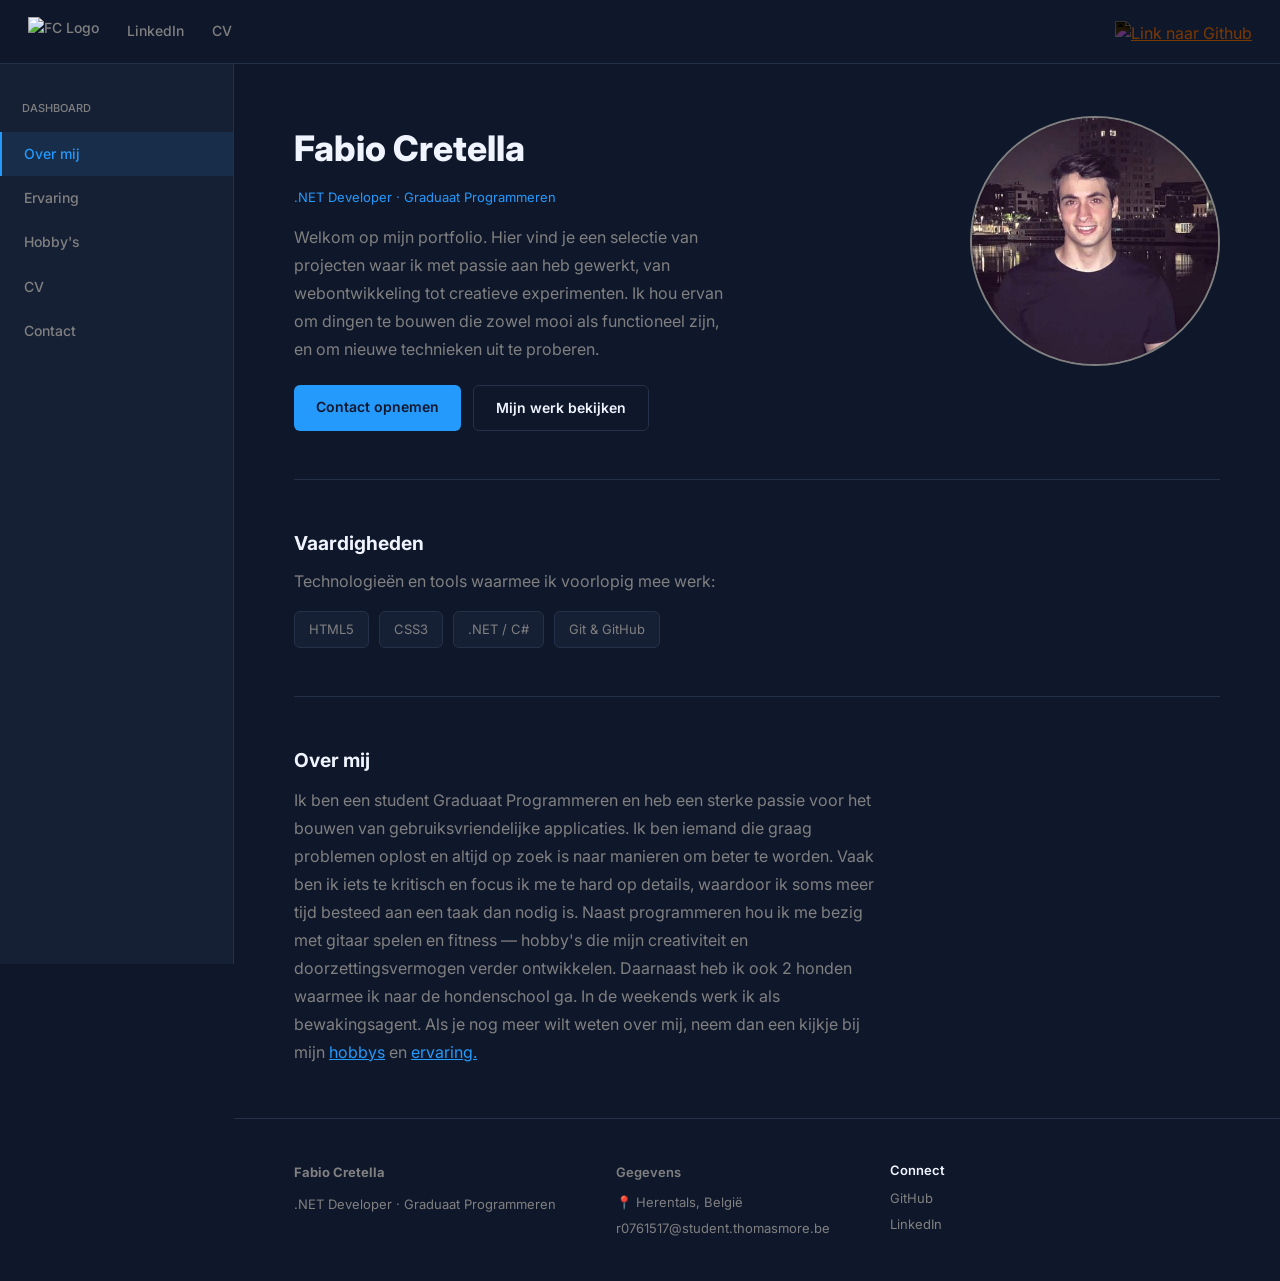
==== index.html @ 2fed5c03 "Eerste versie portfolio Fabio Cretella" ====
<!DOCTYPE html>
<html lang="nl">
<head>
    <meta charset="UTF-8">
    <title>Fabio Cretella | Portfolio</title>
    <meta name="viewport" content="width=device-width, initial-scale=1.0">
    <link rel="stylesheet" href="CSS/style.css">
    <link rel="icon" type="image/png" href="img/Logo.png">
    <link rel="preconnect" href="https://fonts.googleapis.com">
    <link rel="preconnect" href="https://fonts.gstatic.com" crossorigin>
    <link href="https://fonts.googleapis.com/css2?family=Inter:ital,opsz,wght@0,14..32,100..900;1,14..32,100..900&display=swap" rel="stylesheet">
</head>
<body>

    <!-- Bovenste navigatiebalk -->
    <nav>
        <div class="nav-links">
            <a href="index.html"><img src="img/Logo.png" alt="FC Logo" id="logoFC"></a>
            <a href="https://www.linkedin.com" target="_blank">LinkedIn</a>
            <a href="https://www.canva.com/design/DAFfPOvmOwI/BiZF2NES8v6WEZzn_ReYNw/view?utm_content=DAFfPOvmOwI&utm_campaign=designshare&utm_medium=link2&utm_source=uniquelinks&utlId=h7546290654" target="_blank">CV</a>
        </div>
        <div class="nav-rechts">
            <a href="https://github.com/FabioCretella123/websites-portfolio.git" target="_blank">
                <img src="img/githubLogo.png" alt="Link naar Github" id="githubImage">
            </a>
        </div>
    </nav>

    <!-- Sidebar navigatie -->
    <aside class="sidebar">
        <h2>Dashboard</h2>
        <ul>
            <li><a href="index.html" class="actief">Over mij</a></li>
            <li><a href="ervaring.html">Ervaring</a></li>
            <li><a href="hobbys.html">Hobby's</a></li>
            <li><a href="curriculumVitae.html">CV</a></li>
            <li><a href="contact.html">Contact</a></li>
        </ul>
    </aside>

    <main class="hoofd-inhoud">

        <section class="profiel">
            <img src="img/fotovanmij.jpeg" alt="Fabio Cretella" class="profielfoto">
            <div class="profiel-informatie">
                <h1>Fabio Cretella</h1>
                <p class="profiel-rol">.NET Developer · Graduaat Programmeren</p>
                <p class="profiel-bio">
                    Welkom op mijn portfolio. Hier vind je een selectie van projecten waar ik met passie aan
                    heb gewerkt, van webontwikkeling tot creatieve experimenten. Ik hou ervan om dingen te
                    bouwen die zowel mooi als functioneel zijn, en om nieuwe technieken uit te proberen.
                </p>
                <div class="profiel-knoppen">
                    <a href="contact.html" class="knop">Contact opnemen</a>
                    <a href="ervaring.html" class="knop knop-omlijnd">Mijn werk bekijken</a>
                </div>
            </div>
        </section>

        <hr class="scheidingslijn">

        <section>
            <h2>Vaardigheden</h2>
            <p style="margin-top: 8px;">Technologieën en tools waarmee ik voorlopig mee werk:</p>
            <div class="vaardigheden-lijst">
                <span class="vaardigheid">HTML5</span>
                <span class="vaardigheid">CSS3</span>
                <span class="vaardigheid">.NET / C#</span>
                <span class="vaardigheid">Git & GitHub</span>
            </div>
        </section>

        <hr class="scheidingslijn">

        <section>
            <h2>Over mij</h2>
            <p style="margin-top: 10px; max-width: 580px;">
                Ik ben een student Graduaat Programmeren en heb een sterke passie voor het bouwen van
                gebruiksvriendelijke applicaties. Ik ben iemand die graag problemen oplost en altijd op zoek
                is naar manieren om beter te worden. Vaak ben ik iets te kritisch en focus ik me te hard op
                details, waardoor ik soms meer tijd besteed aan een taak dan nodig is. Naast programmeren hou
                ik me bezig met gitaar spelen en fitness — hobby's die mijn creativiteit en doorzettingsvermogen
                verder ontwikkelen. Daarnaast heb ik ook 2 honden waarmee ik naar de hondenschool ga.
                In de weekends werk ik als bewakingsagent. 

                Als je nog meer wilt weten over mij, neem dan een kijkje bij mijn <a href="hobbys.html">hobbys</a>  en <a href="ervaring.html">ervaring.</a>
            </p>
        </section>


    </main>
<footer>
    <div class="footer-naam">
        <p class="footer-titel">Fabio Cretella</p>
        <p>.NET Developer · Graduaat Programmeren</p>
    </div>

    <div class="footer-gegevens">
        <p class="footer-kopje">Gegevens</p>
        <p>📍 Herentals, België</p>
        <p>r0761517@student.thomasmore.be</p>
    </div>

    <div class="footer-connect">
        <p class="footer-kopje">Connect</p>
        <a href="https://github.com/FabioCretella123" target="_blank">GitHub</a>
        <a href="https://www.linkedin.com" target="_blank">LinkedIn</a>
    </div>
</footer>

</body>
</html>
---- CSS/style.css ----
/* BAZINGA VARIABELEN */
:root {
    --achtergrond: #0F172A;
    --vlak: #162035;
    --vlak-hover: #1e2d47;
    --rand: #243148;
    --tekst: #f0f4ff;
    --tekst-grijs: #808080;
    --accent: #249AFD;
    --accent-donker: #1a7fd4;
    --nav-hoogte: 64px;
    --sidebar-breedte: 234px;
}

* {
    margin: 0;
    padding: 0;
    box-sizing: border-box;
}

body {
    background-color: var(--achtergrond);
    color: var(--tekst);
    font-family: 'Inter', sans-serif;
    font-size: 16px;
    line-height: 1.6;
}

h1 {
    font-size: 2.2rem;
    font-weight: 800;
    margin-bottom: 10px;
}

h2 {
    font-size: 1.2rem;
    font-weight: 700;
    color: var(--tekst);
}

h3 {
    font-size: 1rem;
    font-weight: 500;
    color: var(--tekst-grijs);
}

p {
    color: var(--tekst-grijs);
    line-height: 1.75;
}

a {
    color: var(--accent);
}

/* NAVIGATIEBALK */
nav {
    position: fixed;
    top: 0;
    left: 0;
    right: 0;
    height: var(--nav-hoogte);
    background-color: #0F172A;
    border-bottom: 1px solid var(--rand);
    display: flex;
    align-items: center;
    justify-content: space-between;
    padding: 0 28px;
    z-index: 200;
}

.nav-links {
    display: flex;
    align-items: center;
    gap: 28px;
}

.nav-links a {
    color: var(--tekst-grijs);
    text-decoration: none;
    font-size: 14px;
    font-weight: 500;
}

.nav-links a:hover {
    color: var(--tekst);
}

#logoFC {
    height: 30px;
    width: auto;
    display: block;
}

.nav-rechts {
    display: flex;
    align-items: center;
}

#githubImage {
    height: 22px;
    width: auto;
    filter: invert(1) brightness(0.55);
    display: block;
}

#githubImage:hover {
    filter: invert(1) brightness(1);
}

/*SIDEBAR*/
.sidebar {
    position: fixed;
    top: var(--nav-hoogte);
    left: 0;
    width: var(--sidebar-breedte);
    height: 100vh;
    background-color: var(--vlak);
    border-right: 1px solid var(--rand);
    padding: 36px 0;
}

.sidebar h2 {
    font-size: 11px;
    font-weight: 500;
    text-transform: uppercase;
    color: var(--tekst-grijs);
    padding: 0 22px;
    margin-bottom: 14px;
}

.sidebar ul {
    list-style: none;
}

.sidebar ul li a {
    display: block;
    padding: 11px 22px;
    text-decoration: none;
    color: var(--tekst-grijs);
    font-size: 14px;
    font-weight: 500;
    border-left: 2px solid transparent;
    transition: background-color 0.2s, color 0.2s;
}

.sidebar ul li a:hover {
    color: var(--tekst);
    background-color: var(--vlak-hover);
}

.sidebar ul li a.actief {
    color: var(--accent);
    background-color: rgba(36, 154, 253, 0.10);
    border-left: 2px solid var(--accent);
}

.hoofd-inhoud {
    margin-left: var(--sidebar-breedte);
    margin-top: var(--nav-hoogte);
    padding: 52px 60px;
    max-width: 1060px;
}
footer {
    margin-left: var(--sidebar-breedte);
    border-top: 1px solid var(--rand);
    padding: 40px 60px;
    display: flex;
    gap: 60px;
    align-items: flex-start;
}

.footer-titel {
    font-size: 16px;
    font-weight: 700;
    color: var(--tekst);
    margin-bottom: 6px;
}

.footer-naam p,
.footer-gegevens p,
.footer-connect a {
    font-size: 13px;
    color: var(--tekst-grijs);
    line-height: 2;
    text-decoration: none;
    display: block;
}

.footer-connect a:hover {
    color: var(--tekst);
}

.footer-kopje {
    font-size: 13px;
    font-weight: 600;
    color: var(--tekst);
    margin-bottom: 4px;
}

.knop {
    display: inline-block;
    background-color: var(--accent);
    color: #0F172A;
    padding: 11px 22px;
    border-radius: 6px;
    text-decoration: none;
    font-size: 14px;
    font-weight: 600;
    transition: background-color 0.2s;
}

.knop:hover {
    background-color: var(--accent-donker);
    color: #0F172A;
}

.knop-omlijnd {
    background-color: transparent;
    color: var(--tekst);
    border: 1px solid var(--rand);
}

.knop-omlijnd:hover {
    background-color: var(--vlak-hover);
    color: var(--tekst);
}


.profiel {
    display: flex;
    align-items: flex-start;
    gap: 36px;
    margin-bottom: 48px;
}

.profielfoto {
    width: 250px;
    height: 250px;
    border-radius: 50%;
    object-fit: cover;
    border: 2px solid grey;
    flex-shrink: 0;
    order: 2;
    margin-left: 200px;
}

.profiel-informatie {
    order: 1;
    padding-top: 4px;
}

.profiel-rol {
    font-size: 13px;
    font-weight: 400;
    color: var(--accent);
    margin-bottom: 14px;
}

.profiel-bio {
    max-width: 520px;
    margin-bottom: 22px;
}

.profiel-knoppen {
    display: flex;
    gap: 12px;
    flex-wrap: wrap;
}


.scheidingslijn {
    border: none;
    border-top: 1px solid var(--rand);
    margin: 48px 0;
}


.vaardigheden-lijst {
    display: flex;
    flex-wrap: wrap;
    gap: 10px;
    margin-top: 16px;
}

.vaardigheid {
    background-color: var(--vlak);
    border: 1px solid var(--rand);
    padding: 7px 14px;
    border-radius: 6px;
    font-size: 13px;
    color: var(--tekst-grijs);
    transition: color 0.2s, border-color 0.2s;
}

.vaardigheid:hover {
    color: var(--tekst);
    border-color: var(--tekst-grijs);
}


.pagina-header {
    margin-bottom: 44px;
    border-bottom: 1px solid var(--rand);
    padding-bottom: 28px;
}

.pagina-header .label {
    font-size: 11px;
    color: var(--tekst-grijs);
    text-transform: uppercase;
    margin-bottom: 10px;
}

.pagina-header h1 {
    font-size: 2rem;
    margin-bottom: 10px;
}

.pagina-header p {
    max-width: 560px;
    font-size: 15px;
}


.projecten-lijst {
    display: flex;
    flex-direction: column;
    gap: 20px;
}

.project-kaart {
    background-color: var(--vlak);
    border: 1px solid var(--rand);
    border-radius: 10px;
    padding: 28px 32px;
    transition: border-color 0.2s, transform 0.2s;
}

.project-kaart:hover {
    border-color: var(--accent);
    transform: translateY(-2px);
}

.project-kaart .project-nummer {
    font-size: 11px;
    color: var(--accent);
    text-transform: uppercase;
    margin-bottom: 10px;
}

.project-kaart h2 {
    font-size: 1.05rem;
    margin-bottom: 10px;
}

.project-kaart p {
    font-size: 14px;
    line-height: 1.7;
    margin-bottom: 16px;
}

.labels {
    display: flex;
    flex-wrap: wrap;
    gap: 8px;
}

.label-tag {
    background-color: var(--achtergrond);
    border: 1px solid var(--rand);
    color: var(--tekst-grijs);
    padding: 4px 10px;
    border-radius: 4px;
    font-size: 12px;
}


.hobby-raster {
    display: grid;
    grid-template-columns: repeat(2, 1fr);
    gap: 18px;
    margin-top: 8px;
}

.hobby-kaart {
    background-color: var(--vlak);
    border: 1px solid var(--rand);
    border-radius: 10px;
    overflow: hidden;
    transition: border-color 0.2s, transform 0.2s;
}

.hobby-kaart:hover {
    border-color: var(--tekst-grijs);
    transform: translateY(-2px);
}

.hobby-kaart img {
    width: 100%;
    height: 160px;
    object-fit: cover;
    display: block;
    object-position: center top;
}

.hobby-inhoud {
    padding: 20px;
}

.hobby-kaart h2 {
    font-size: 1rem;
    margin-bottom: 8px;
}

.hobby-kaart p {
    font-size: 13px;
    line-height: 1.65;
}

.hobby-competentie {
    display: inline-block;
    font-size: 12px;
    color: var(--accent);
    margin-top: 12px;
}

.cv-sectie {
    margin-bottom: 44px;
}

.cv-sectie-titel {
    font-size: 11px;
    text-transform: uppercase;
    color: var(--tekst-grijs);
    margin-bottom: 16px;
}

.cv-tabel {
    width: 100%;
    border-collapse: collapse;
}

.cv-tabel td {
    padding: 13px 0;
    border-bottom: 1px solid var(--rand);
    vertical-align: top;
    font-size: 14px;
    color: var(--tekst-grijs);
    line-height: 1.6;
}

.cv-tabel td:first-child {
    font-size: 12px;
    color: var(--tekst);
    width: 130px;
    padding-right: 20px;
}

.cv-tabel td strong {
    color: var(--tekst);
    font-weight: 600;
    display: block;
    margin-bottom: 2px;
}


.contact-raster {
    display: grid;
    grid-template-columns: 1fr 1fr;
    gap: 48px;
    margin-top: 8px;
}

.contact-formulier {
    display: flex;
    flex-direction: column;
}

.formulier-groep {
    display: flex;
    flex-direction: column;
    margin-bottom: 20px;
}

.contact-formulier label {
    font-size: 12px;
    font-weight: 500;
    color: var(--tekst-grijs);
    margin-bottom: 8px;
}

.contact-formulier input,
.contact-formulier textarea {
    background-color: var(--vlak);
    border: 1px solid var(--rand);
    color: var(--tekst);
    padding: 11px 15px;
    border-radius: 7px;
    font-size: 14px;
    font-family: 'Inter', sans-serif;
    transition: border-color 0.2s;
    resize: vertical;
}

.contact-formulier input:focus,
.contact-formulier textarea:focus {
    outline: none;
    border-color: var(--accent);
}

.contact-formulier button {
    align-self: flex-start;
    background-color: var(--accent);
    color: #0F172A;
    border: none;
    padding: 12px 26px;
    border-radius: 6px;
    font-size: 14px;
    font-weight: 600;
    cursor: pointer;
    font-family: 'Inter', sans-serif;
    transition: background-color 0.2s;
}

.contact-formulier button:hover {
    background-color: var(--accent-donker);
}

.contact-info h2 {
    margin-bottom: 16px;
}

.contact-info p {
    font-size: 14px;
    margin-bottom: 28px;
}

.contact-link {
    display: flex;
    align-items: center;
    gap: 12px;
    padding: 14px 0;
    border-bottom: 1px solid var(--rand);
    text-decoration: none;
    color: var(--tekst-grijs);
    font-size: 14px;
    transition: color 0.2s;
}

.contact-link:hover {
    color: var(--tekst);
}

.contact-link .link-label {
    font-size: 12px;
    font-weight: 600;
    color: var(--tekst);
    width: 70px;
}
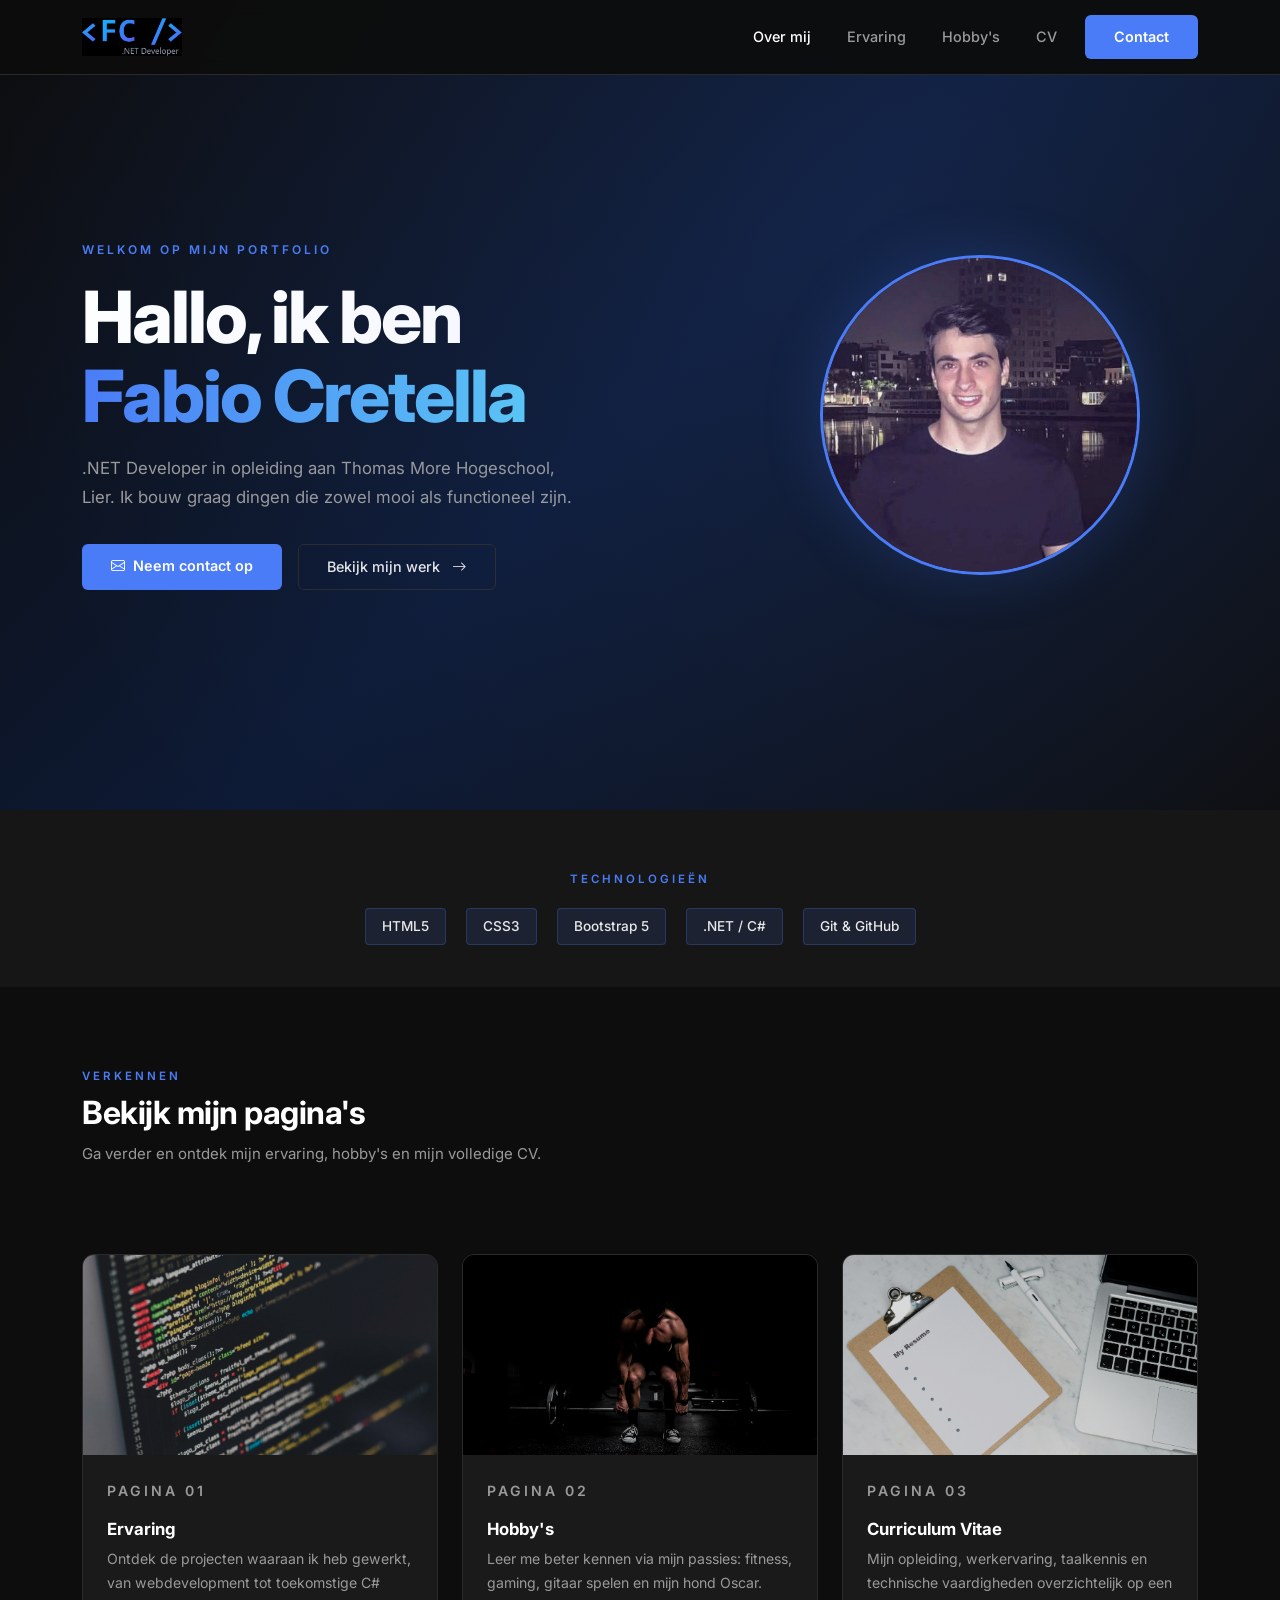
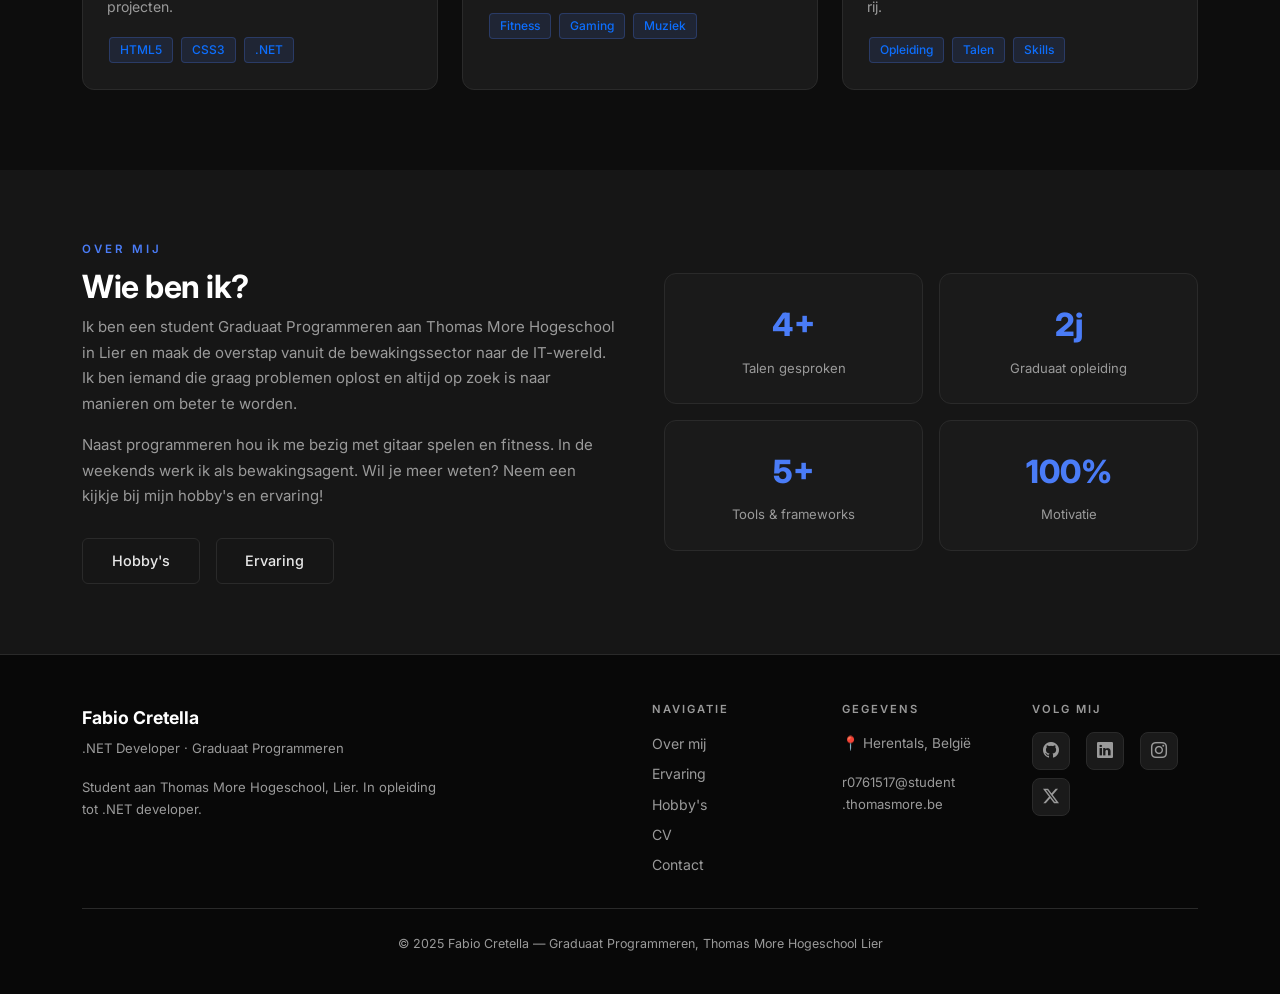
==== commit 7c739c6d: "Add project2 Bootstrap portfolio" ====
--- a/index.html
+++ b/index.html
@@ -2,111 +2,288 @@
 <html lang="nl">
 <head>
     <meta charset="UTF-8">
+    <meta name="viewport" content="width=device-width, initial-scale=1.0">
+    <meta name="description" content="Portfolio van Fabio Cretella — .NET Developer & Graduaat Programmeren student aan Thomas More Hogeschool, Lier.">
+    <meta name="author" content="Fabio Cretella">
     <title>Fabio Cretella | Portfolio</title>
-    <meta name="viewport" content="width=device-width, initial-scale=1.0">
-    <link rel="stylesheet" href="CSS/style.css">
-    <link rel="icon" type="image/png" href="img/Logo.png">
+
+    <!-- Bootstrap 5 -->
+    <link href="vendor/bootstrap.min.css" rel="stylesheet">
+    <!-- Bootstrap Icons -->
+    <link href="https://cdn.jsdelivr.net/npm/bootstrap-icons@1.11.3/font/bootstrap-icons.min.css" rel="stylesheet">
+    <!-- Google Fonts -->
     <link rel="preconnect" href="https://fonts.googleapis.com">
     <link rel="preconnect" href="https://fonts.gstatic.com" crossorigin>
-    <link href="https://fonts.googleapis.com/css2?family=Inter:ital,opsz,wght@0,14..32,100..900;1,14..32,100..900&display=swap" rel="stylesheet">
+    <link href="https://fonts.googleapis.com/css2?family=Inter:wght@300;400;500;600;700;800&display=swap" rel="stylesheet">
+    <!-- Eigen stijlbestand -->
+    <link rel="stylesheet" href="css/style.css">
+    <link rel="icon" type="image/png" href="img/logo.png">
 </head>
 <body>
 
-    <!-- Bovenste navigatiebalk -->
-    <nav>
-        <div class="nav-links">
-            <a href="index.html"><img src="img/Logo.png" alt="FC Logo" id="logoFC"></a>
-            <a href="https://www.linkedin.com" target="_blank">LinkedIn</a>
-            <a href="https://www.canva.com/design/DAFfPOvmOwI/BiZF2NES8v6WEZzn_ReYNw/view?utm_content=DAFfPOvmOwI&utm_campaign=designshare&utm_medium=link2&utm_source=uniquelinks&utlId=h7546290654" target="_blank">CV</a>
-        </div>
-        <div class="nav-rechts">
-            <a href="https://github.com/FabioCretella123/websites-portfolio.git" target="_blank">
-                <img src="img/githubLogo.png" alt="Link naar Github" id="githubImage">
-            </a>
-        </div>
-    </nav>
-
-    <!-- Sidebar navigatie -->
-    <aside class="sidebar">
-        <h2>Dashboard</h2>
-        <ul>
-            <li><a href="index.html" class="actief">Over mij</a></li>
-            <li><a href="ervaring.html">Ervaring</a></li>
-            <li><a href="hobbys.html">Hobby's</a></li>
-            <li><a href="curriculumVitae.html">CV</a></li>
-            <li><a href="contact.html">Contact</a></li>
-        </ul>
-    </aside>
-
-    <main class="hoofd-inhoud">
-
-        <section class="profiel">
-            <img src="img/fotovanmij.jpeg" alt="Fabio Cretella" class="profielfoto">
-            <div class="profiel-informatie">
-                <h1>Fabio Cretella</h1>
-                <p class="profiel-rol">.NET Developer · Graduaat Programmeren</p>
-                <p class="profiel-bio">
-                    Welkom op mijn portfolio. Hier vind je een selectie van projecten waar ik met passie aan
-                    heb gewerkt, van webontwikkeling tot creatieve experimenten. Ik hou ervan om dingen te
-                    bouwen die zowel mooi als functioneel zijn, en om nieuwe technieken uit te proberen.
-                </p>
-                <div class="profiel-knoppen">
-                    <a href="contact.html" class="knop">Contact opnemen</a>
-                    <a href="ervaring.html" class="knop knop-omlijnd">Mijn werk bekijken</a>
-                </div>
-            </div>
-        </section>
-
-        <hr class="scheidingslijn">
-
-        <section>
-            <h2>Vaardigheden</h2>
-            <p style="margin-top: 8px;">Technologieën en tools waarmee ik voorlopig mee werk:</p>
-            <div class="vaardigheden-lijst">
-                <span class="vaardigheid">HTML5</span>
-                <span class="vaardigheid">CSS3</span>
-                <span class="vaardigheid">.NET / C#</span>
-                <span class="vaardigheid">Git & GitHub</span>
-            </div>
-        </section>
-
-        <hr class="scheidingslijn">
-
-        <section>
-            <h2>Over mij</h2>
-            <p style="margin-top: 10px; max-width: 580px;">
-                Ik ben een student Graduaat Programmeren en heb een sterke passie voor het bouwen van
-                gebruiksvriendelijke applicaties. Ik ben iemand die graag problemen oplost en altijd op zoek
-                is naar manieren om beter te worden. Vaak ben ik iets te kritisch en focus ik me te hard op
-                details, waardoor ik soms meer tijd besteed aan een taak dan nodig is. Naast programmeren hou
-                ik me bezig met gitaar spelen en fitness — hobby's die mijn creativiteit en doorzettingsvermogen
-                verder ontwikkelen. Daarnaast heb ik ook 2 honden waarmee ik naar de hondenschool ga.
-                In de weekends werk ik als bewakingsagent. 
-
-                Als je nog meer wilt weten over mij, neem dan een kijkje bij mijn <a href="hobbys.html">hobbys</a>  en <a href="ervaring.html">ervaring.</a>
-            </p>
-        </section>
-
-
-    </main>
+<!-- ===== NAVIGATIE ===== -->
+<nav class="navbar navbar-expand-lg fixed-top">
+    <div class="container">
+        <a class="navbar-brand" href="index.html"><img src="img/logo.png" alt="FC Logo" style="height:38px;"></a>
+
+        <button class="navbar-toggler" type="button"
+                data-bs-toggle="collapse" data-bs-target="#navbarMenu"
+                aria-controls="navbarMenu" aria-expanded="false" aria-label="Navigatie uitklappen">
+            <span class="navbar-toggler-icon"></span>
+        </button>
+
+        <div class="collapse navbar-collapse" id="navbarMenu">
+            <ul class="navbar-nav ms-auto align-items-lg-center gap-lg-1">
+                <li class="nav-item">
+                    <a class="nav-link active" href="index.html">Over mij</a>
+                </li>
+                <li class="nav-item">
+                    <a class="nav-link" href="ervaring.html">Ervaring</a>
+                </li>
+                <li class="nav-item">
+                    <a class="nav-link" href="hobbys.html">Hobby's</a>
+                </li>
+                <li class="nav-item">
+                    <a class="nav-link" href="curriculumVitae.html">CV</a>
+                </li>
+                <li class="nav-item ms-lg-2">
+                    <a class="btn btn-accent" href="contact.html">Contact</a>
+                </li>
+            </ul>
+        </div>
+    </div>
+</nav>
+
+<!-- ===== HERO SECTIE (Jumbotron) ===== -->
+<section class="hero-sectie">
+    <div class="container">
+        <div class="row align-items-center g-5">
+            <div class="col-lg-7 order-lg-1 order-2">
+                <p class="hero-label">Welkom op mijn portfolio</p>
+                <h1 class="hero-titel">
+                    Hallo, ik ben<br>
+                    <span>Fabio Cretella</span>
+                </h1>
+                <p class="hero-ondertitel">
+                    .NET Developer in opleiding aan Thomas More Hogeschool, Lier.
+                    Ik bouw graag dingen die zowel mooi als functioneel zijn.
+                </p>
+                <div class="d-flex flex-wrap gap-3">
+                    <a href="contact.html" class="btn btn-accent">
+                        <i class="bi bi-envelope me-2"></i>Neem contact op
+                    </a>
+                    <a href="ervaring.html" class="btn btn-omlijnd">
+                        Bekijk mijn werk <i class="bi bi-arrow-right ms-2"></i>
+                    </a>
+                </div>
+            </div>
+            <div class="col-lg-5 order-lg-2 order-1 text-center">
+                <img src="img/fotovanmij.jpeg" alt="Fabio Cretella" class="hero-foto">
+            </div>
+        </div>
+    </div>
+</section>
+
+<!-- ===== VAARDIGHEDEN ===== -->
+<section class="sectie" style="padding-top: 60px; padding-bottom: 40px; background-color: var(--kleur-oppervlak);">
+    <div class="container text-center">
+        <p class="sectie-label">Technologieën</p>
+        <div class="d-flex flex-wrap justify-content-center gap-3 mt-3">
+            <span class="label-tag" style="font-size: 0.85rem; padding: 6px 16px;">HTML5</span>
+            <span class="label-tag" style="font-size: 0.85rem; padding: 6px 16px;">CSS3</span>
+            <span class="label-tag" style="font-size: 0.85rem; padding: 6px 16px;">Bootstrap 5</span>
+            <span class="label-tag" style="font-size: 0.85rem; padding: 6px 16px;">.NET / C#</span>
+            <span class="label-tag" style="font-size: 0.85rem; padding: 6px 16px;">Git & GitHub</span>
+        </div>
+    </div>
+</section>
+
+<!-- ===== 3 KAARTEN ===== -->
+<section class="sectie">
+    <div class="container">
+        <div class="row mb-5">
+            <div class="col-lg-8">
+                <p class="sectie-label">Verkennen</p>
+                <h2 class="sectie-titel">Bekijk mijn pagina's</h2>
+                <p class="sectie-intro">Ga verder en ontdek mijn ervaring, hobby's en mijn volledige CV.</p>
+            </div>
+        </div>
+
+        <div class="row g-4">
+
+            <!-- Kaart 1: Ervaring -->
+            <div class="col-md-4">
+                <a href="ervaring.html" class="text-decoration-none">
+                    <div class="project-kaart">
+                        <img src="img/coding.jpg"
+                             alt="Ervaring"
+                             onerror="this.style.height='200px';this.style.background='linear-gradient(135deg,#1a1245,#7c6af7)';this.removeAttribute('onerror')">
+                        <div class="project-kaart-inhoud">
+                            <p class="project-nummer">Pagina 01</p>
+                            <h3>Ervaring</h3>
+                            <p>Ontdek de projecten waaraan ik heb gewerkt, van webdevelopment tot toekomstige C# projecten.</p>
+                            <span class="label-tag">HTML5</span>
+                            <span class="label-tag">CSS3</span>
+                            <span class="label-tag">.NET</span>
+                        </div>
+                    </div>
+                </a>
+            </div>
+
+            <!-- Kaart 2: Hobby's -->
+            <div class="col-md-4">
+                <a href="hobbys.html" class="text-decoration-none">
+                    <div class="project-kaart">
+                        <img src="img/fitness.jpg"
+                             alt="Hobby's"
+                             onerror="this.style.height='200px';this.style.background='linear-gradient(135deg,#12302a,#02C39A)';this.removeAttribute('onerror')">
+                        <div class="project-kaart-inhoud">
+                            <p class="project-nummer">Pagina 02</p>
+                            <h3>Hobby's</h3>
+                            <p>Leer me beter kennen via mijn passies: fitness, gaming, gitaar spelen en mijn hond Oscar.</p>
+                            <span class="label-tag">Fitness</span>
+                            <span class="label-tag">Gaming</span>
+                            <span class="label-tag">Muziek</span>
+                        </div>
+                    </div>
+                </a>
+            </div>
+
+            <!-- Kaart 3: CV -->
+            <div class="col-md-4">
+                <a href="curriculumVitae.html" class="text-decoration-none">
+                    <div class="project-kaart">
+                        <img src="img/afbeeldingcv.jpg"
+                             alt="CV"
+                             onerror="this.style.height='200px';this.style.background='linear-gradient(135deg,#2a1200,#f96167)';this.removeAttribute('onerror')">
+                        <div class="project-kaart-inhoud">
+                            <p class="project-nummer">Pagina 03</p>
+                            <h3>Curriculum Vitae</h3>
+                            <p>Mijn opleiding, werkervaring, taalkennis en technische vaardigheden overzichtelijk op een rij.</p>
+                            <span class="label-tag">Opleiding</span>
+                            <span class="label-tag">Talen</span>
+                            <span class="label-tag">Skills</span>
+                        </div>
+                    </div>
+                </a>
+            </div>
+
+        </div>
+    </div>
+</section>
+
+<!-- ===== OVER MIJ ===== -->
+<section class="sectie" style="background-color: var(--kleur-oppervlak); padding-top: 70px; padding-bottom: 70px;">
+    <div class="container">
+        <div class="row align-items-center g-5">
+            <div class="col-lg-6">
+                <p class="sectie-label">Over mij</p>
+                <h2 class="sectie-titel">Wie ben ik?</h2>
+                <p style="color: var(--kleur-tekst-zacht); margin-bottom: 1rem;">
+                    Ik ben een student Graduaat Programmeren aan Thomas More Hogeschool in Lier en
+                    maak de overstap vanuit de bewakingssector naar de IT-wereld. Ik ben iemand die
+                    graag problemen oplost en altijd op zoek is naar manieren om beter te worden.
+                </p>
+                <p style="color: var(--kleur-tekst-zacht); margin-bottom: 1.8rem;">
+                    Naast programmeren hou ik me bezig met gitaar spelen en fitness. In de weekends
+                    werk ik als bewakingsagent. Wil je meer weten? Neem een kijkje bij mijn
+                    hobby's en ervaring!
+                </p>
+                <div class="d-flex gap-3">
+                    <a href="hobbys.html" class="btn btn-omlijnd">Hobby's</a>
+                    <a href="ervaring.html" class="btn btn-omlijnd">Ervaring</a>
+                </div>
+            </div>
+            <div class="col-lg-6">
+                <div class="row g-3">
+                    <div class="col-6">
+                        <div style="background:var(--kleur-kaart);border:1px solid var(--kleur-rand);border-radius:12px;padding:1.5rem;text-align:center;">
+                            <div style="font-size:2rem;font-weight:800;color:var(--kleur-accent);">4+</div>
+                            <div style="font-size:0.82rem;color:var(--kleur-tekst-zacht);margin-top:4px;">Talen gesproken</div>
+                        </div>
+                    </div>
+                    <div class="col-6">
+                        <div style="background:var(--kleur-kaart);border:1px solid var(--kleur-rand);border-radius:12px;padding:1.5rem;text-align:center;">
+                            <div style="font-size:2rem;font-weight:800;color:var(--kleur-accent);">2j</div>
+                            <div style="font-size:0.82rem;color:var(--kleur-tekst-zacht);margin-top:4px;">Graduaat opleiding</div>
+                        </div>
+                    </div>
+                    <div class="col-6">
+                        <div style="background:var(--kleur-kaart);border:1px solid var(--kleur-rand);border-radius:12px;padding:1.5rem;text-align:center;">
+                            <div style="font-size:2rem;font-weight:800;color:var(--kleur-accent);">5+</div>
+                            <div style="font-size:0.82rem;color:var(--kleur-tekst-zacht);margin-top:4px;">Tools & frameworks</div>
+                        </div>
+                    </div>
+                    <div class="col-6">
+                        <div style="background:var(--kleur-kaart);border:1px solid var(--kleur-rand);border-radius:12px;padding:1.5rem;text-align:center;">
+                            <div style="font-size:2rem;font-weight:800;color:var(--kleur-accent);">100%</div>
+                            <div style="font-size:0.82rem;color:var(--kleur-tekst-zacht);margin-top:4px;">Motivatie</div>
+                        </div>
+                    </div>
+                </div>
+            </div>
+        </div>
+    </div>
+</section>
+
+<!-- ===== FOOTER ===== -->
 <footer>
-    <div class="footer-naam">
-        <p class="footer-titel">Fabio Cretella</p>
-        <p>.NET Developer · Graduaat Programmeren</p>
-    </div>
-
-    <div class="footer-gegevens">
-        <p class="footer-kopje">Gegevens</p>
-        <p>📍 Herentals, België</p>
-        <p>r0761517@student.thomasmore.be</p>
-    </div>
-
-    <div class="footer-connect">
-        <p class="footer-kopje">Connect</p>
-        <a href="https://github.com/FabioCretella123" target="_blank">GitHub</a>
-        <a href="https://www.linkedin.com" target="_blank">LinkedIn</a>
+    <div class="container">
+        <div class="row g-4">
+            <!-- Kolom 1: Naam & beschrijving -->
+            <div class="col-md-4">
+                <p class="footer-naam">Fabio Cretella</p>
+                <p class="footer-ondertitel">.NET Developer · Graduaat Programmeren</p>
+                <p style="font-size:0.82rem;color:var(--kleur-tekst-zacht);margin-top:0.8rem;">
+                    Student aan Thomas More Hogeschool, Lier. In opleiding tot .NET developer.
+                </p>
+            </div>
+            <!-- Kolom 2: Links -->
+            <div class="col-md-2 offset-md-2">
+                <h6>Navigatie</h6>
+                <a href="index.html">Over mij</a>
+                <a href="ervaring.html">Ervaring</a>
+                <a href="hobbys.html">Hobby's</a>
+                <a href="curriculumVitae.html">CV</a>
+                <a href="contact.html">Contact</a>
+            </div>
+            <!-- Kolom 3: Gegevens -->
+            <div class="col-md-2">
+                <h6>Gegevens</h6>
+                <p style="font-size:0.85rem;">📍 Herentals, België</p>
+                <p style="font-size:0.82rem;">r0761517@student<br>.thomasmore.be</p>
+            </div>
+            <!-- Kolom 4: Socials -->
+            <div class="col-md-2">
+                <h6>Volg mij</h6>
+                <div class="d-flex gap-2 flex-wrap">
+                    <a href="https://github.com/FabioCretella123" target="_blank"
+                       class="social-icoon-link" title="GitHub">
+                        <i class="bi bi-github"></i>
+                    </a>
+                    <a href="https://www.linkedin.com" target="_blank"
+                       class="social-icoon-link" title="LinkedIn">
+                        <i class="bi bi-linkedin"></i>
+                    </a>
+                    <a href="https://www.instagram.com" target="_blank"
+                       class="social-icoon-link" title="Instagram">
+                        <i class="bi bi-instagram"></i>
+                    </a>
+                    <a href="https://twitter.com" target="_blank"
+                       class="social-icoon-link" title="Twitter / X">
+                        <i class="bi bi-twitter-x"></i>
+                    </a>
+                </div>
+            </div>
+        </div>
+
+        <div class="footer-copyright text-center">
+            <p>&copy; 2025 Fabio Cretella — Graduaat Programmeren, Thomas More Hogeschool Lier</p>
+        </div>
     </div>
 </footer>
 
+<!-- Bootstrap JS -->
+<script src="vendor/bootstrap.bundle.min.js"></script>
 </body>
 </html>
--- a/css/style.css
+++ b/css/style.css
@@ -0,0 +1,701 @@
+/* ===== KLEURVARIABELEN ===== */
+:root {
+    --kleur-achtergrond:    #0d0d0d;
+    --kleur-oppervlak:      #161616;
+    --kleur-kaart:          #1a1a1a;
+    --kleur-rand:           #2a2a2a;
+    --kleur-accent:         #4a7cf7;
+    --kleur-accent-licht:   #74a3ff;
+    --kleur-accent-cyaan:   #5bc8f5;
+    --kleur-tekst:          #e8e8e8;
+    --kleur-tekst-zacht:    #9a9a9a;
+    --kleur-wit:            #ffffff;
+}
+
+/* ===== BASIS ===== */
+body {
+    background-color: var(--kleur-achtergrond);
+    color: var(--kleur-tekst);
+    font-family: 'Inter', sans-serif;
+    font-size: 15px;
+    line-height: 1.7;
+}
+
+/* ===== NAVIGATIE ===== */
+.navbar {
+    background-color: rgba(13, 13, 13, 0.95) !important;
+    border-bottom: 1px solid var(--kleur-rand);
+    backdrop-filter: blur(8px);
+    padding: 0.8rem 1.5rem;
+}
+
+.navbar-brand {
+    font-weight: 700;
+    font-size: 1.3rem;
+    color: var(--kleur-wit) !important;
+    letter-spacing: -0.5px;
+}
+
+.navbar-brand span {
+    color: var(--kleur-accent);
+}
+
+.navbar-nav .nav-link {
+    color: var(--kleur-tekst-zacht) !important;
+    font-weight: 500;
+    padding: 0.5rem 1rem !important;
+    transition: color 0.2s;
+    font-size: 0.9rem;
+}
+
+.navbar-nav .nav-link:hover,
+.navbar-nav .nav-link.active {
+    color: var(--kleur-wit) !important;
+}
+
+.navbar-toggler {
+    border-color: var(--kleur-rand);
+}
+
+.navbar-toggler-icon {
+    filter: invert(1);
+}
+
+/* ===== HERO SECTIE ===== */
+.hero-sectie {
+    min-height: 90vh;
+    display: flex;
+    align-items: center;
+    background: linear-gradient(135deg, #0d0d0d 0%, #0d1a35 50%, #0d0d0d 100%);
+    padding: 80px 0 60px;
+    position: relative;
+    overflow: hidden;
+}
+
+.hero-sectie::before {
+    content: '';
+    position: absolute;
+    top: -50%;
+    left: -50%;
+    width: 200%;
+    height: 200%;
+    background: radial-gradient(circle at 60% 40%, rgba(74, 124, 247, 0.1) 0%, transparent 50%);
+    pointer-events: none;
+}
+
+.hero-label {
+    font-size: 0.75rem;
+    font-weight: 600;
+    letter-spacing: 3px;
+    text-transform: uppercase;
+    color: var(--kleur-accent);
+    margin-bottom: 1rem;
+}
+
+.hero-titel {
+    font-size: clamp(2.5rem, 6vw, 4.5rem);
+    font-weight: 800;
+    line-height: 1.1;
+    letter-spacing: -2px;
+    color: var(--kleur-wit);
+    margin-bottom: 1.2rem;
+}
+
+.hero-titel span {
+    background: linear-gradient(90deg, #4a7cf7, #5bc8f5);
+    -webkit-background-clip: text;
+    -webkit-text-fill-color: transparent;
+    background-clip: text;
+}
+
+.hero-ondertitel {
+    font-size: 1.05rem;
+    color: var(--kleur-tekst-zacht);
+    max-width: 500px;
+    margin-bottom: 2rem;
+}
+
+.hero-foto {
+    width: 320px;
+    height: 320px;
+    object-fit: cover;
+    border-radius: 50%;
+    border: 3px solid var(--kleur-accent);
+    box-shadow: 0 0 60px rgba(74, 124, 247, 0.2);
+}
+
+/* ===== KNOPPEN ===== */
+.btn-accent {
+    background-color: var(--kleur-accent);
+    color: var(--kleur-wit);
+    border: none;
+    padding: 0.7rem 1.8rem;
+    border-radius: 6px;
+    font-weight: 600;
+    font-size: 0.9rem;
+    transition: background-color 0.2s, transform 0.2s;
+    text-decoration: none;
+}
+
+.btn-accent:hover {
+    background-color: var(--kleur-accent-licht);
+    color: var(--kleur-wit);
+    transform: translateY(-2px);
+}
+
+.btn-omlijnd {
+    background-color: transparent;
+    color: var(--kleur-tekst);
+    border: 1px solid var(--kleur-rand);
+    padding: 0.7rem 1.8rem;
+    border-radius: 6px;
+    font-weight: 500;
+    font-size: 0.9rem;
+    transition: border-color 0.2s, color 0.2s;
+    text-decoration: none;
+}
+
+.btn-omlijnd:hover {
+    border-color: var(--kleur-accent);
+    color: var(--kleur-accent);
+}
+
+/* ===== SECTIES ===== */
+.sectie {
+    padding: 80px 0;
+}
+
+.sectie-label {
+    font-size: 0.72rem;
+    font-weight: 600;
+    letter-spacing: 3px;
+    text-transform: uppercase;
+    color: var(--kleur-accent);
+    margin-bottom: 0.5rem;
+}
+
+.sectie-titel {
+    font-size: 2rem;
+    font-weight: 700;
+    color: var(--kleur-wit);
+    margin-bottom: 0.5rem;
+    letter-spacing: -0.5px;
+}
+
+.sectie-intro {
+    color: var(--kleur-tekst-zacht);
+    max-width: 580px;
+    margin-bottom: 2.5rem;
+}
+
+/* ===== KAARTEN ===== */
+.project-kaart {
+    background-color: var(--kleur-kaart);
+    border: 1px solid var(--kleur-rand);
+    border-radius: 12px;
+    overflow: hidden;
+    transition: transform 0.25s, border-color 0.25s;
+    height: 100%;
+}
+
+.project-kaart:hover {
+    transform: translateY(-6px);
+    border-color: var(--kleur-accent);
+}
+
+.project-kaart img {
+    width: 100%;
+    height: 200px;
+    object-fit: cover;
+    display: block;
+    filter: brightness(0.85);
+    transition: filter 0.3s;
+}
+
+.project-kaart:hover img {
+    filter: brightness(1);
+}
+
+.project-kaart-inhoud {
+    padding: 1.5rem;
+}
+
+.project-kaart-inhoud h3 {
+    font-size: 1.05rem;
+    font-weight: 700;
+    color: var(--kleur-wit);
+    margin-bottom: 0.5rem;
+}
+
+.project-kaart-inhoud p {
+    font-size: 0.88rem;
+    color: var(--kleur-tekst-zacht);
+    margin-bottom: 1rem;
+}
+
+.label-tag {
+    display: inline-block;
+    background: rgba(74, 124, 247, 0.12);
+    border: 1px solid rgba(74, 124, 247, 0.25);
+    border-radius: 4px;
+    padding: 2px 10px;
+    font-size: 0.75rem;
+    font-weight: 500;
+    margin: 2px;
+}
+
+/* ===== SCHEIDINGSLIJN ===== */
+hr.scheidingslijn {
+    border-color: var(--kleur-rand);
+    margin: 0;
+}
+
+/* ===== CV SECTIES ===== */
+.cv-blok {
+    background-color: var(--kleur-kaart);
+    border: 1px solid var(--kleur-rand);
+    border-radius: 12px;
+    padding: 2rem;
+    margin-bottom: 1.5rem;
+}
+
+.cv-blok-titel {
+    font-size: 0.72rem;
+    font-weight: 600;
+    letter-spacing: 3px;
+    text-transform: uppercase;
+    color: var(--kleur-accent);
+    margin-bottom: 1.2rem;
+}
+
+.cv-item {
+    display: flex;
+    gap: 1.5rem;
+    padding: 0.8rem 0;
+    border-bottom: 1px solid var(--kleur-rand);
+}
+
+.cv-item:last-child {
+    border-bottom: none;
+    padding-bottom: 0;
+}
+
+.cv-jaar {
+    min-width: 100px;
+    font-size: 0.82rem;
+    color: var(--kleur-tekst-zacht);
+    padding-top: 3px;
+}
+
+.cv-detail strong {
+    display: block;
+    color: var(--kleur-wit);
+    font-weight: 600;
+    font-size: 0.95rem;
+    margin-bottom: 2px;
+}
+
+.cv-detail span {
+    color: var(--kleur-tekst-zacht);
+    font-size: 0.85rem;
+}
+
+/* Taal progressie */
+.taal-balk {
+    height: 5px;
+    background-color: var(--kleur-rand);
+    border-radius: 3px;
+    overflow: hidden;
+    margin-top: 4px;
+}
+
+.taal-balk-vulling {
+    height: 100%;
+    background: linear-gradient(90deg, #4a7cf7, #5bc8f5);
+    border-radius: 3px;
+}
+
+/* ===== PROFIELFOTO CV ===== */
+.cv-profielfoto {
+    width: 140px;
+    height: 140px;
+    object-fit: cover;
+    border-radius: 50%;
+    border: 3px solid var(--kleur-accent);
+    display: block;
+    margin: 0 auto 1rem;
+}
+
+/* ===== SWIPER CAROUSEL ===== */
+.swiper-carousel-wrapper {
+    background-color: var(--kleur-kaart);
+    border: 1px solid var(--kleur-rand);
+    border-radius: 12px;
+    padding: 2rem;
+    margin-top: 2rem;
+}
+
+.swiper-carousel-wrapper h4 {
+    color: var(--kleur-tekst-zacht);
+    font-size: 0.72rem;
+    letter-spacing: 3px;
+    text-transform: uppercase;
+    font-weight: 600;
+    margin-bottom: 1.5rem;
+}
+
+.swiper-slide {
+    display: flex;
+    flex-direction: column;
+    align-items: center;
+    justify-content: center;
+    padding: 1rem;
+}
+
+.swiper-slide img {
+    height: 70px;
+    width: auto;
+    object-fit: contain;
+    filter: grayscale(30%) brightness(0.9);
+    transition: filter 0.3s;
+}
+
+.swiper-slide:hover img {
+    filter: grayscale(0%) brightness(1);
+}
+
+.swiper-slide p {
+    font-size: 0.78rem;
+    color: var(--kleur-tekst-zacht);
+    margin-top: 0.5rem;
+    text-align: center;
+}
+
+.swiper-button-next,
+.swiper-button-prev {
+    color: var(--kleur-accent) !important;
+}
+
+.swiper-pagination-bullet {
+    background: var(--kleur-tekst-zacht) !important;
+}
+
+.swiper-pagination-bullet-active {
+    background: var(--kleur-accent) !important;
+}
+
+/* ===== HOBBY CAROUSEL ===== */
+.hobby-carousel .carousel-inner img {
+    width: 100%;
+    height: 480px;
+    object-fit: cover;
+    border-radius: 0;
+}
+
+.hobby-carousel .carousel-caption {
+    background: linear-gradient(transparent, rgba(0,0,0,0.75));
+    border-radius: 0 0 12px 12px;
+    padding: 2rem;
+}
+
+.hobby-carousel .carousel-caption h5 {
+    font-weight: 700;
+    font-size: 1.2rem;
+}
+
+.hobby-carousel {
+    border-radius: 12px;
+    overflow: hidden;
+    border: 1px solid var(--kleur-rand);
+}
+
+.hobby-kaart {
+    background-color: var(--kleur-kaart);
+    border: 1px solid var(--kleur-rand);
+    border-radius: 12px;
+    overflow: hidden;
+    transition: transform 0.25s, border-color 0.25s;
+    height: 100%;
+}
+
+.hobby-kaart:hover {
+    transform: translateY(-4px);
+    border-color: var(--kleur-accent);
+}
+
+.hobby-kaart img {
+    width: 100%;
+    height: 180px;
+    object-fit: cover;
+}
+
+.hobby-kaart-inhoud {
+    padding: 1.4rem;
+}
+
+.hobby-kaart-inhoud h3 {
+    font-size: 1rem;
+    font-weight: 700;
+    color: var(--kleur-wit);
+    margin-bottom: 0.5rem;
+}
+
+.hobby-kaart-inhoud p {
+    font-size: 0.85rem;
+    color: var(--kleur-tekst-zacht);
+    margin-bottom: 0.8rem;
+}
+
+.hobby-competentie {
+    font-size: 0.78rem;
+    color: var(--kleur-accent-licht);
+    font-weight: 500;
+}
+
+/* ===== CONTACT ===== */
+.contact-kaart {
+    background-color: var(--kleur-kaart);
+    border: 1px solid var(--kleur-rand);
+    border-radius: 12px;
+    padding: 2rem;
+}
+
+.formulier-groep {
+    margin-bottom: 1.2rem;
+}
+
+.formulier-groep label {
+    font-size: 0.83rem;
+    font-weight: 600;
+    color: var(--kleur-tekst);
+    margin-bottom: 0.4rem;
+    display: block;
+}
+
+.formulier-groep .form-control,
+.formulier-groep .form-select {
+    background-color: #111111;
+    border: 1px solid var(--kleur-rand);
+    color: var(--kleur-tekst);
+    border-radius: 7px;
+    padding: 0.65rem 1rem;
+    font-size: 0.88rem;
+    transition: border-color 0.2s;
+}
+
+.formulier-groep .form-control:focus,
+.formulier-groep .form-select:focus {
+    background-color: #111111;
+    border-color: var(--kleur-accent);
+    color: var(--kleur-tekst);
+    box-shadow: 0 0 0 3px rgba(124, 106, 247, 0.12);
+}
+
+.formulier-groep .form-control::placeholder {
+    color: var(--kleur-tekst-zacht);
+}
+
+.formulier-groep .form-select option {
+    background-color: #1a1a1a;
+}
+
+.contact-link-kaart {
+    background-color: var(--kleur-kaart);
+    border: 1px solid var(--kleur-rand);
+    border-radius: 12px;
+    padding: 1.8rem;
+    height: 100%;
+    
+}
+
+.contact-link-item {
+    display: flex;
+    align-items: center;
+    gap: 1rem;
+    padding: 0.9rem 0;
+    border-bottom: 1px solid var(--kleur-rand);
+    text-decoration: none;
+    transition: color 0.2s;
+}
+
+.contact-link-item:last-child {
+    border-bottom: none;
+}
+
+.contact-link-item:hover .contact-link-naam {
+    color: var(--kleur-accent);
+}
+
+.contact-link-icoon {
+    width: 40px;
+    height: 40px;
+    background-color: rgba(124, 106, 247, 0.1);
+    border-radius: 8px;
+    display: flex;
+    align-items: center;
+    justify-content: center;
+    font-size: 1rem;
+    color: var(--kleur-accent);
+    flex-shrink: 0;
+}
+
+.contact-link-naam {
+    font-weight: 600;
+    font-size: 0.88rem;
+    color: var(--kleur-wit);
+    transition: color 0.2s;
+}
+
+.contact-link-waarde {
+    font-size: 0.8rem;
+    color: var(--kleur-tekst-zacht);
+}
+
+/* ===== FOOTER ===== */
+footer {
+    background-color: #080808;
+    border-top: 1px solid var(--kleur-rand);
+    padding: 3rem 0 1.5rem;
+    color: var(--kleur-tekst-zacht);
+    
+}
+
+footer .footer-naam {
+    font-size: 1.1rem;
+    font-weight: 700;
+    color: var(--kleur-wit);
+    margin-bottom: 0.3rem;
+}
+
+footer .footer-ondertitel {
+    font-size: 0.82rem;
+    color: var(--kleur-tekst-zacht);
+}
+
+footer h6 {
+    font-size: 0.7rem;
+    letter-spacing: 2px;
+    text-transform: uppercase;
+    color: var(--kleur-tekst-zacht);
+    font-weight: 600;
+    margin-bottom: 1rem;
+}
+
+footer a {
+    color: var(--kleur-tekst-zacht);
+    text-decoration: none;
+    font-size: 0.88rem;
+    transition: color 0.2s;
+    display: block;
+    margin-bottom: 0.4rem;
+}
+
+footer a:hover {
+    color: var(--kleur-accent);
+}
+
+.social-icoon-link {
+    display: inline-flex !important;
+    align-items: center;
+    justify-content: center;
+    width: 38px !important;
+    height: 38px !important;
+    background-color: var(--kleur-kaart);
+    border: 1px solid var(--kleur-rand);
+    border-radius: 8px;
+    color: var(--kleur-tekst-zacht) !important;
+    font-size: 1rem;
+    margin-right: 8px;
+    transition: border-color 0.2s, color 0.2s !important;
+    margin-bottom: 0 !important;
+}
+
+.social-icoon-link:hover {
+    border-color: var(--kleur-accent) !important;
+    color: var(--kleur-accent) !important;
+}
+
+footer .footer-copyright {
+    font-size: 0.78rem;
+    color: var(--kleur-tekst-zacht);
+    padding-top: 1.5rem;
+    margin-top: 1.5rem;
+    border-top: 1px solid var(--kleur-rand);
+}
+
+/* ===== PAGINA HEADER ===== */
+.pagina-header {
+    padding: 80px 0 40px;
+    border-bottom: 1px solid var(--kleur-rand);
+    margin-bottom: 3rem;
+}
+
+.pagina-header h1 {
+    font-size: 2.5rem;
+    font-weight: 800;
+    color: var(--kleur-wit);
+    letter-spacing: -1px;
+    margin-bottom: 0.5rem;
+}
+
+.pagina-header p {
+    color: var(--kleur-tekst-zacht);
+    max-width: 600px;
+}
+
+/* ===== ERVARING KAARTEN ===== */
+.ervaring-kaart {
+    background-color: var(--kleur-kaart);
+    border: 1px solid var(--kleur-rand);
+    border-radius: 12px;
+    padding: 2rem;
+    margin-bottom: 1.5rem;
+    transition: border-color 0.25s;
+}
+
+.ervaring-kaart:hover {
+    border-color: var(--kleur-accent);
+}
+
+.project-nummer {
+    font-size: 0.72rem;
+    letter-spacing: 3px;
+    text-transform: uppercase;
+    color: var(--kleur-accent);
+    font-weight: 600;
+    margin-bottom: 0.5rem;
+}
+
+/* ===== RESPONSIVE ===== */
+@media (max-width: 991.98px) {
+    .hero-foto {
+        width: 220px;
+        height: 220px;
+        margin-top: 2rem;
+    }
+
+    .hero-sectie {
+        text-align: center;
+        padding: 100px 0 60px;
+    }
+
+    .hero-ondertitel {
+        margin: 0 auto 2rem;
+    }
+}
+
+@media (max-width: 575.98px) {
+    .hero-foto {
+        width: 180px;
+        height: 180px;
+    }
+
+    .hobby-carousel .carousel-inner img {
+        height: 260px;
+    }
+
+    .cv-item {
+        flex-direction: column;
+        gap: 0.3rem;
+    }
+}
